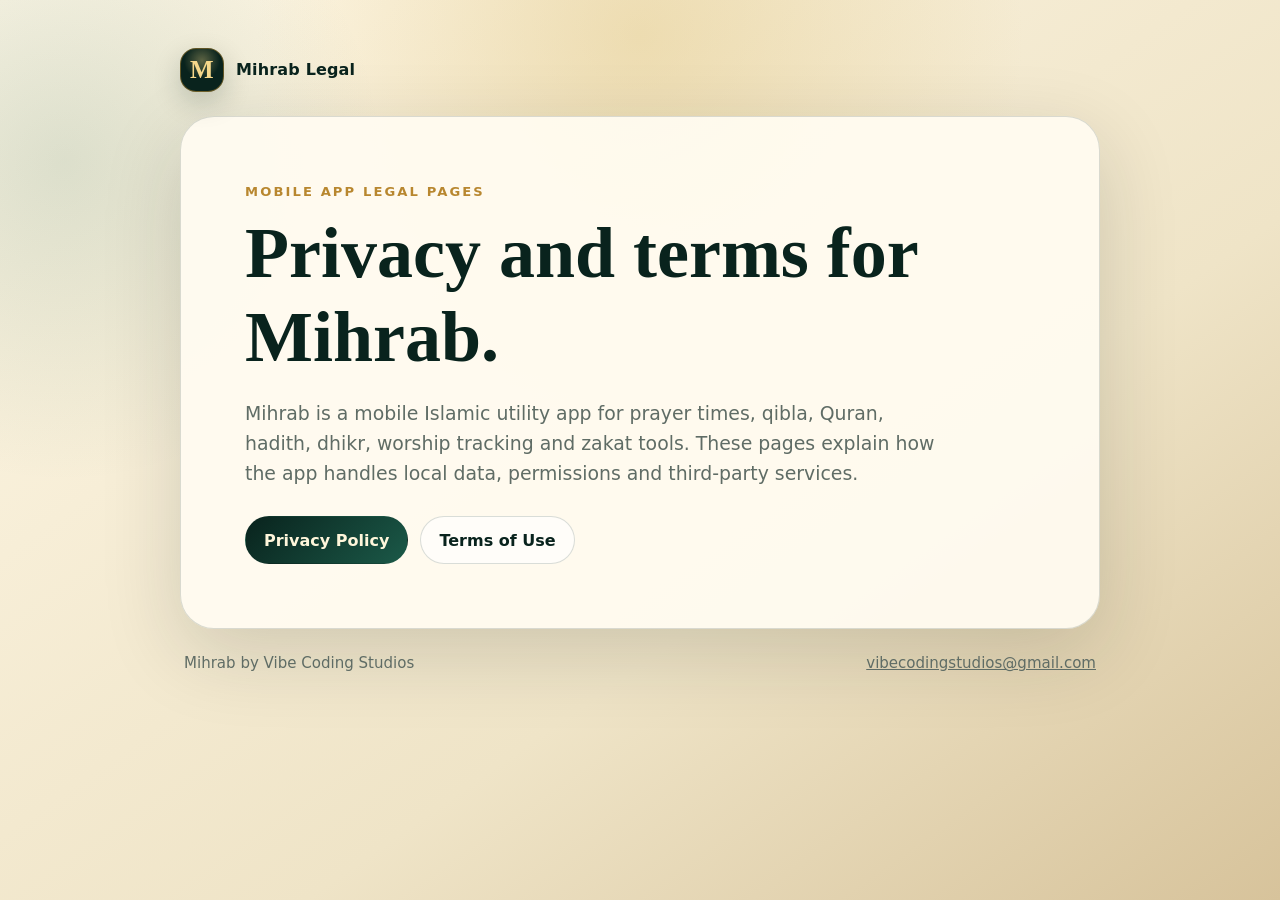
==== index.html @ 6088c87f "Add index.html for Mihrab Legal pages This file contains the Privacy Policy and Terms of Use for the" ====
<!doctype html>
<html lang="en">
  <head>
    <meta charset="utf-8" />
    <meta name="viewport" content="width=device-width, initial-scale=1" />
    <meta
      name="description"
      content="Privacy Policy and Terms of Use for the Mihrab mobile application."
    />
    <title>Mihrab Legal</title>
    <link rel="stylesheet" href="./styles.css" />
  </head>
  <body>
    <main class="shell">
      <a class="brand" href="./">
        <span class="mark" aria-hidden="true">M</span>
        <span>Mihrab Legal</span>
      </a>

      <section class="card hero">
        <p class="eyebrow">Mobile app legal pages</p>
        <h1>Privacy and terms for Mihrab.</h1>
        <p class="lead">
          Mihrab is a mobile Islamic utility app for prayer times, qibla, Quran,
          hadith, dhikr, worship tracking and zakat tools. These pages explain
          how the app handles local data, permissions and third-party services.
        </p>
        <div class="actions">
          <a class="button primary" href="./privacy/">Privacy Policy</a>
          <a class="button" href="./terms/">Terms of Use</a>
        </div>
      </section>

      <footer class="footer">
        <p>Mihrab by Vibe Coding Studios</p>
        <p><a href="mailto:vibecodingstudios@gmail.com">vibecodingstudios@gmail.com</a></p>
      </footer>
    </main>
  </body>
</html>
---- styles.css ----
:root {
  color-scheme: light dark;
  --bg: #f5f0e4;
  --paper: rgba(255, 251, 241, 0.94);
  --ink: #18342b;
  --muted: #5f6c65;
  --line: rgba(24, 52, 43, 0.16);
  --gold: #b8872f;
  --deep: #09231d;
  --shadow: 0 24px 80px rgba(24, 31, 24, 0.16);
}

* {
  box-sizing: border-box;
}

html {
  background: var(--bg);
}

body {
  margin: 0;
  min-height: 100vh;
  color: var(--ink);
  font-family:
    Inter, ui-sans-serif, system-ui, -apple-system, BlinkMacSystemFont, "Segoe UI",
    sans-serif;
  line-height: 1.6;
  background:
    radial-gradient(circle at 50% 4%, rgba(216, 183, 99, 0.34), transparent 24rem),
    radial-gradient(circle at 5% 18%, rgba(25, 92, 73, 0.14), transparent 20rem),
    linear-gradient(145deg, #fff8e7, #efe4c7 62%, #d7c39b);
}

body::before {
  position: fixed;
  inset: 0;
  z-index: -1;
  content: "";
  background:
    linear-gradient(30deg, transparent 0 48%, rgba(184, 135, 47, 0.08) 49% 51%, transparent 52%),
    linear-gradient(150deg, transparent 0 48%, rgba(24, 52, 43, 0.06) 49% 51%, transparent 52%);
  background-size: 72px 124px;
  mask-image: linear-gradient(to bottom, rgba(0, 0, 0, 0.7), transparent);
}

a {
  color: inherit;
}

.shell {
  width: min(920px, calc(100% - 32px));
  margin: 0 auto;
  padding: 48px 0 72px;
}

.brand {
  display: inline-flex;
  align-items: center;
  gap: 12px;
  margin-bottom: 24px;
  color: var(--deep);
  font-weight: 700;
  letter-spacing: 0.01em;
  text-decoration: none;
}

.mark {
  display: grid;
  width: 44px;
  height: 44px;
  place-items: center;
  border: 1px solid rgba(184, 135, 47, 0.5);
  border-radius: 16px;
  color: #f7d88b;
  background:
    radial-gradient(circle at 50% 28%, rgba(255, 225, 141, 0.34), transparent 18px),
    var(--deep);
  box-shadow: 0 10px 28px rgba(9, 35, 29, 0.2);
  font-family: Georgia, "Times New Roman", serif;
  font-size: 25px;
}

.card {
  overflow: hidden;
  border: 1px solid var(--line);
  border-radius: 34px;
  background: var(--paper);
  box-shadow: var(--shadow);
}

.hero {
  padding: clamp(28px, 5vw, 64px);
}

.eyebrow {
  margin: 0 0 10px;
  color: var(--gold);
  font-size: 0.82rem;
  font-weight: 800;
  letter-spacing: 0.16em;
  text-transform: uppercase;
}

h1,
h2 {
  margin-top: 0;
  line-height: 1.16;
}

h1 {
  max-width: 720px;
  margin-bottom: 18px;
  color: var(--deep);
  font-family: Georgia, "Iowan Old Style", "Times New Roman", serif;
  font-size: clamp(2rem, 6vw, 4.5rem);
  font-weight: 600;
}

h2 {
  color: var(--deep);
  font-size: clamp(1.12rem, 3vw, 1.42rem);
}

p,
li {
  color: var(--muted);
}

.lead {
  max-width: 700px;
  margin-bottom: 28px;
  font-size: clamp(1rem, 2.2vw, 1.18rem);
}

.actions,
.legal-links {
  display: flex;
  flex-wrap: wrap;
  gap: 12px;
}

.button {
  display: inline-flex;
  min-height: 48px;
  align-items: center;
  justify-content: center;
  border: 1px solid var(--line);
  border-radius: 999px;
  padding: 10px 18px;
  color: var(--deep);
  font-weight: 700;
  text-decoration: none;
  background: rgba(255, 255, 255, 0.62);
}

.button.primary {
  border-color: transparent;
  color: #fff6db;
  background: linear-gradient(135deg, #09231d, #1b5948);
}

.page {
  padding: clamp(24px, 4vw, 48px);
}

.meta {
  display: flex;
  flex-wrap: wrap;
  gap: 10px;
  margin: 0 0 28px;
  padding: 0;
  list-style: none;
}

.meta li {
  border: 1px solid var(--line);
  border-radius: 999px;
  padding: 7px 12px;
  color: var(--deep);
  font-size: 0.92rem;
  background: rgba(255, 255, 255, 0.55);
}

.section {
  padding: 22px 0;
  border-top: 1px solid var(--line);
}

.section:first-of-type {
  border-top: 0;
}

.section ul {
  margin-bottom: 0;
  padding-left: 22px;
}

.note {
  margin: 24px 0 0;
  border: 1px solid rgba(184, 135, 47, 0.34);
  border-radius: 22px;
  padding: 18px;
  color: var(--deep);
  background: rgba(255, 234, 184, 0.4);
}

.footer {
  display: flex;
  flex-wrap: wrap;
  justify-content: space-between;
  gap: 14px;
  padding: 22px 4px 0;
  font-size: 0.94rem;
}

.footer p {
  margin: 0;
}

@media (prefers-color-scheme: dark) {
  :root {
    --bg: #07130f;
    --paper: rgba(10, 31, 25, 0.94);
    --ink: #f4ead2;
    --muted: #d5c9af;
    --line: rgba(240, 210, 137, 0.2);
    --deep: #fff1ca;
    --shadow: 0 28px 90px rgba(0, 0, 0, 0.42);
  }

  body {
    background:
      radial-gradient(circle at 50% 4%, rgba(255, 208, 102, 0.2), transparent 24rem),
      radial-gradient(circle at 5% 18%, rgba(46, 122, 99, 0.22), transparent 20rem),
      linear-gradient(145deg, #020806, #071b15 62%, #211709);
  }

  .button {
    background: rgba(255, 255, 255, 0.06);
  }

  .button.primary {
    color: #07130f;
    background: linear-gradient(135deg, #f2d487, #bb8730);
  }

  .meta li {
    background: rgba(255, 255, 255, 0.05);
  }
}
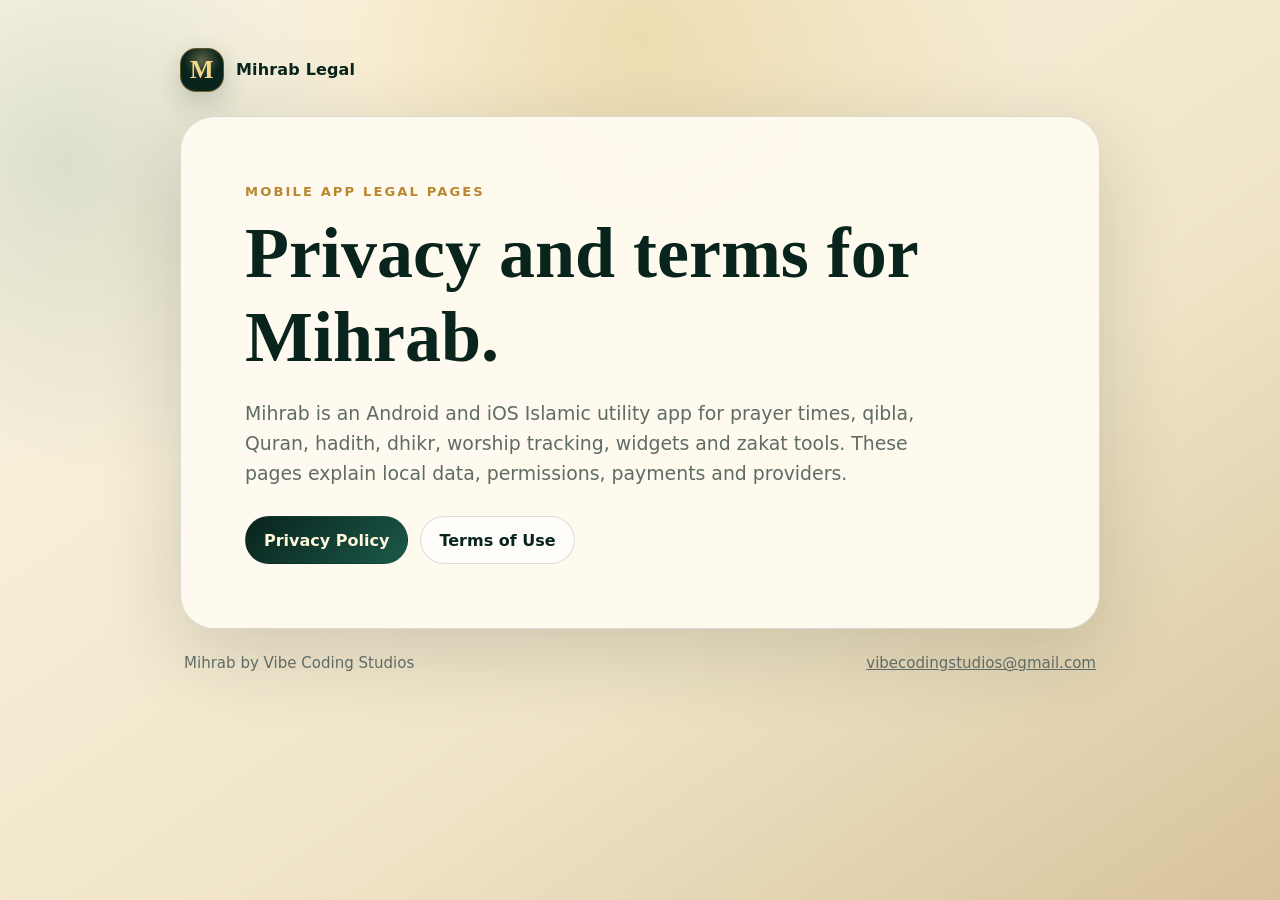
==== commit d80cde00: "docs: update legal pages for Android and iOS" ====
--- a/index.html
+++ b/index.html
@@ -21,9 +21,9 @@
         <p class="eyebrow">Mobile app legal pages</p>
         <h1>Privacy and terms for Mihrab.</h1>
         <p class="lead">
-          Mihrab is a mobile Islamic utility app for prayer times, qibla, Quran,
-          hadith, dhikr, worship tracking and zakat tools. These pages explain
-          how the app handles local data, permissions and third-party services.
+          Mihrab is an Android and iOS Islamic utility app for prayer times,
+          qibla, Quran, hadith, dhikr, worship tracking, widgets and zakat tools.
+          These pages explain local data, permissions, payments and providers.
         </p>
         <div class="actions">
           <a class="button primary" href="./privacy/">Privacy Policy</a>
